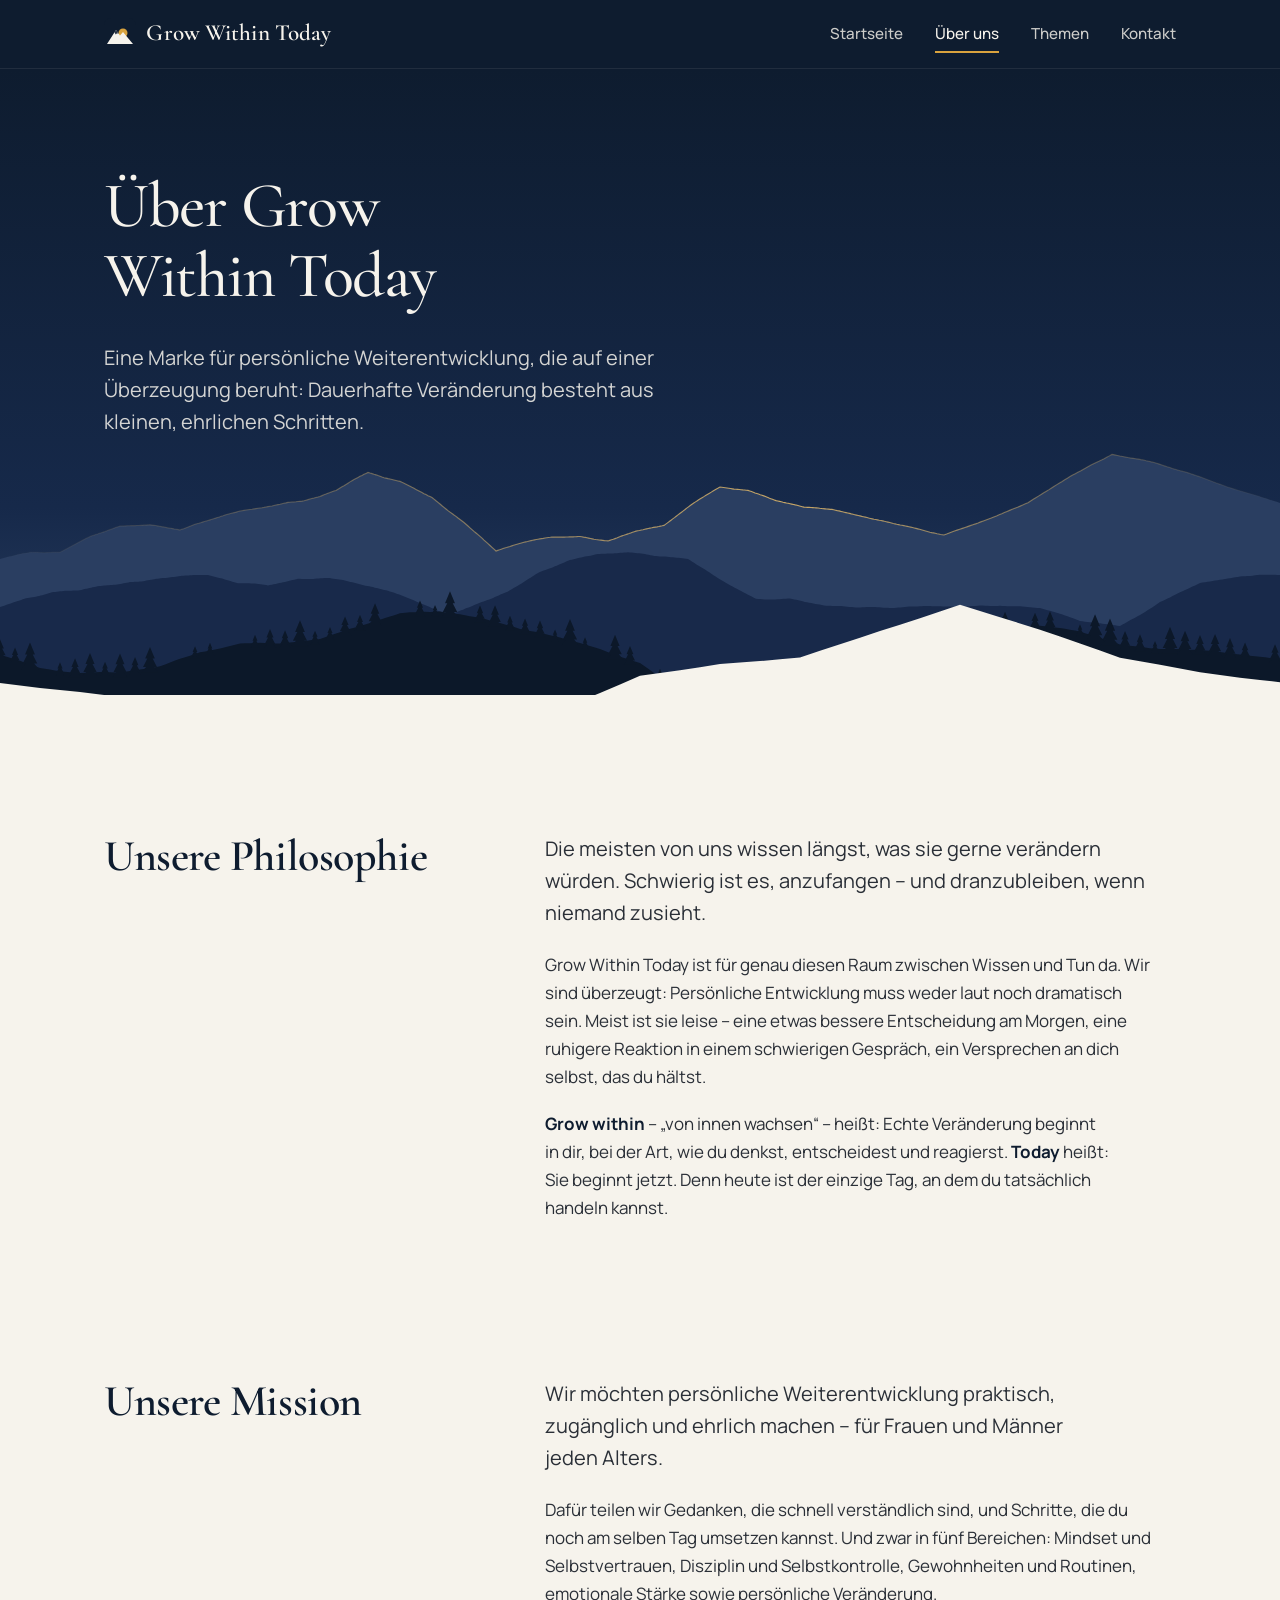
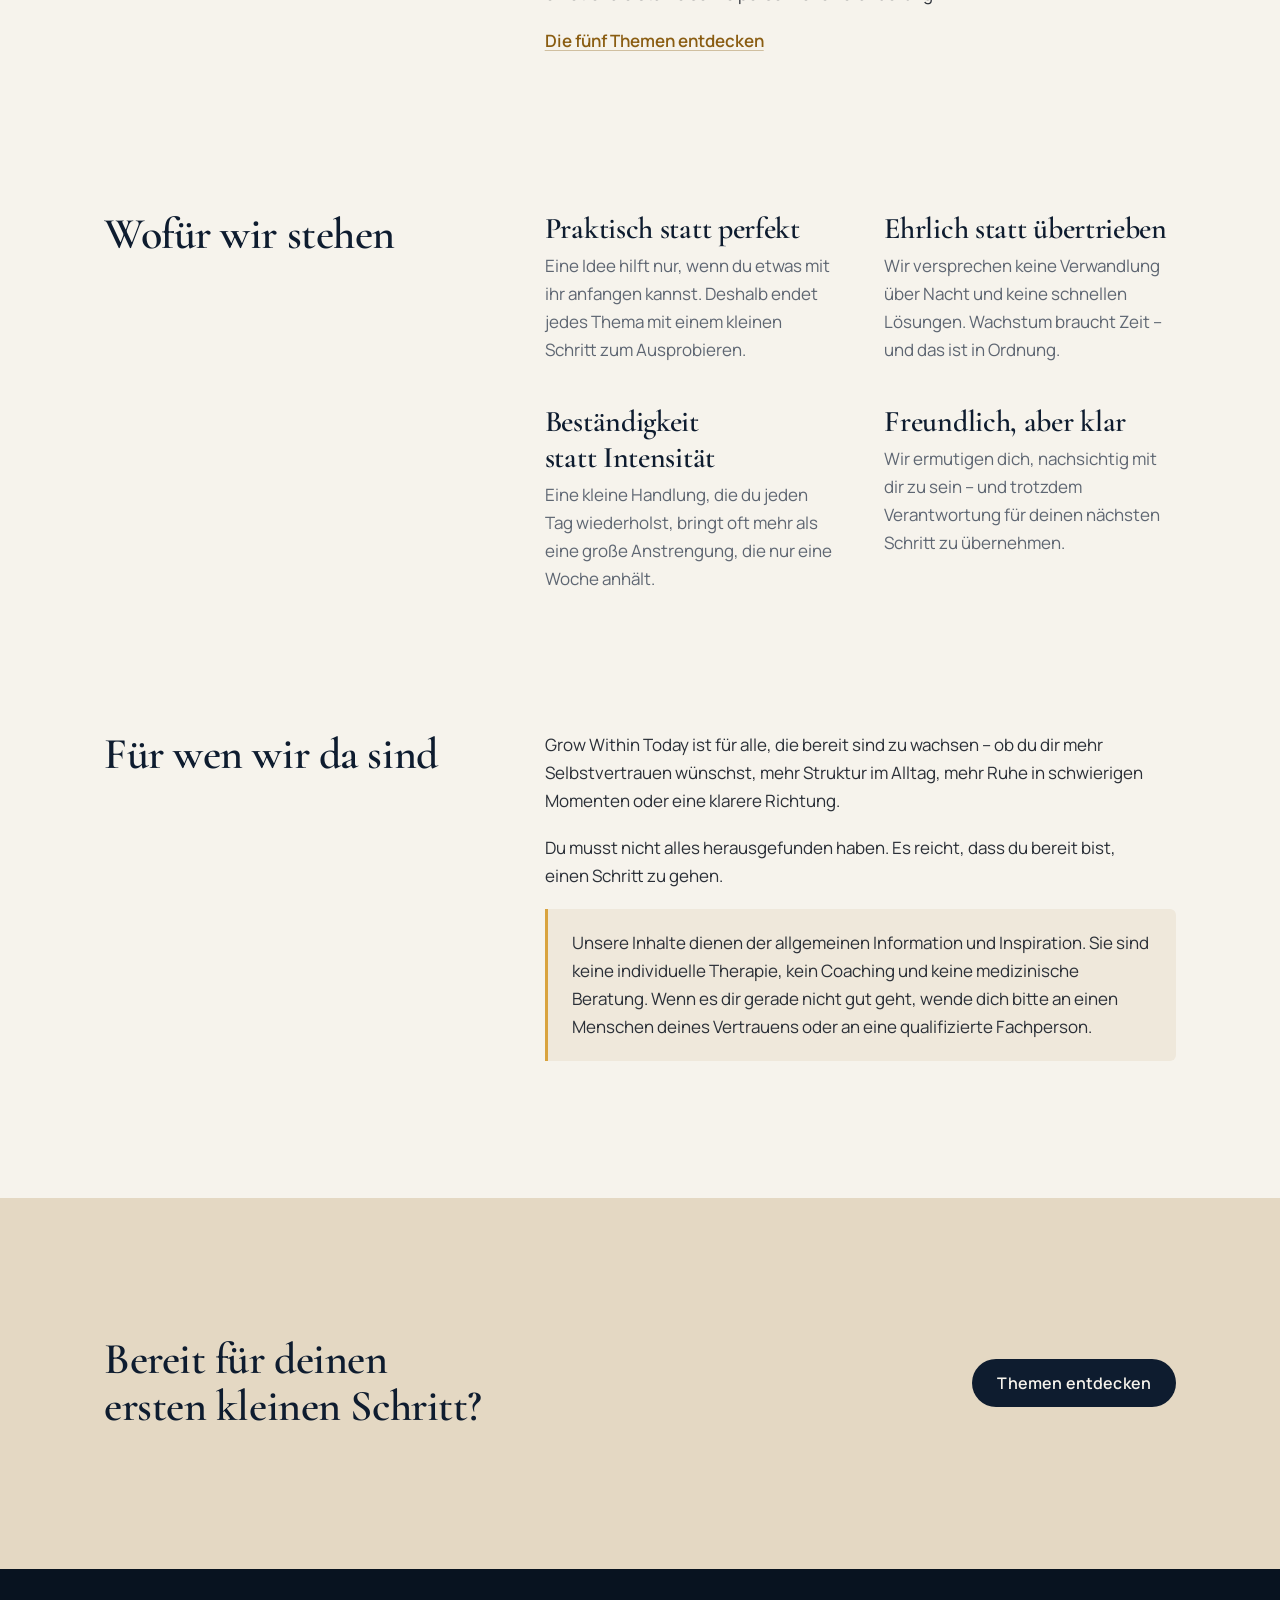
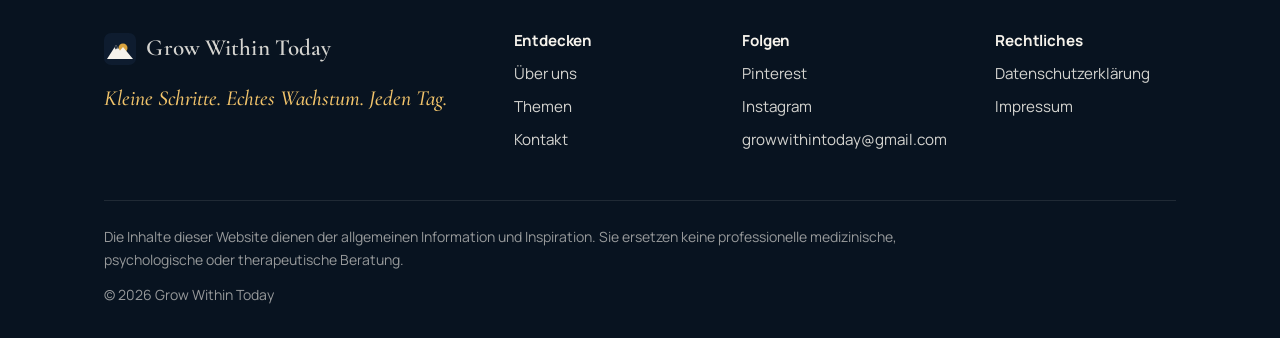
==== about/index.html @ 3b61ee21 "Restore complete website structure" ====
<!doctype html>
<html lang="de">
<head>
<meta charset="utf-8">
<meta name="viewport" content="width=device-width, initial-scale=1">
<title>Über uns – Grow Within Today</title>
<meta name="description" content="Die Philosophie und Mission hinter Grow Within Today: ehrliche, alltagstaugliche Persönlichkeitsentwicklung mit kleinen Schritten, die du heute gehen kannst.">
<meta name="theme-color" content="#0E1C2F">
<meta property="og:type" content="website">
<meta property="og:locale" content="de_AT">
<meta property="og:site_name" content="Grow Within Today">
<meta property="og:title" content="Über Grow Within Today">
<meta property="og:description" content="Ehrliche, alltagstaugliche Persönlichkeitsentwicklung – mit kleinen Schritten, die du heute gehen kannst.">
<meta name="twitter:card" content="summary_large_image">
<!-- @seo -->
<!-- Canonical and Open Graph URLs are added by tools/build.mjs once "siteUrl" is set in site.config.json -->
<!-- /@seo -->
<link rel="icon" href="../assets/icons/favicon.svg" type="image/svg+xml">
<link rel="icon" href="../assets/icons/favicon-32.png" sizes="32x32" type="image/png">
<link rel="apple-touch-icon" href="../assets/icons/apple-touch-icon.png">
<link rel="preload" href="../assets/fonts/cormorant-garamond-latin-500-normal.woff2" as="font" type="font/woff2" crossorigin>
<link rel="stylesheet" href="../assets/css/style.css">
</head>
<body class="page-about">
<!-- @header -->
<a class="skip-link" href="#main">Zum Inhalt springen</a>
<header class="site-header">
  <div class="container site-header__inner">
    <a class="brand" href="../" aria-label="Grow Within Today – zur Startseite">
      <img class="brand__mark" src="../assets/icons/favicon.svg" width="32" height="32" alt="">
      <span class="brand__name" lang="en">Grow Within Today</span>
    </a>
    <button class="nav-toggle" type="button" aria-expanded="false" aria-controls="site-nav">
      <span class="nav-toggle__bars" aria-hidden="true"><span></span></span>
      <span>Menü</span>
    </button>
    <nav id="site-nav" class="site-nav" aria-label="Hauptnavigation">
      <ul class="site-nav__list">
        <li><a href="../" data-nav="home">Startseite</a></li>
        <li><a href="../about/" data-nav="about" aria-current="page">Über uns</a></li>
        <li><a href="../topics/" data-nav="topics">Themen</a></li>
        <li><a href="../contact/" data-nav="contact">Kontakt</a></li>
      </ul>
    </nav>
  </div>
</header>
<!-- /@header -->

<main id="main">
  <section class="page-hero">
    <div class="container">
      <h1>Über <span lang="en">Grow Within Today</span></h1>
      <p class="lead">Eine Marke für persönliche Weiterentwicklung, die auf einer Überzeugung beruht: Dauerhafte Veränderung besteht aus kleinen, ehrlichen Schritten.</p>
    </div>
  </section>

  <section class="section">
    <div class="container">
      <div class="prose-grid">
        <h2>Unsere Philosophie</h2>
        <div>
          <p class="lead">Die meisten von uns wissen längst, was sie gerne verändern würden. Schwierig ist es, anzufangen – und dranzubleiben, wenn niemand zusieht.</p>
          <p><span lang="en">Grow Within Today</span> ist für genau diesen Raum zwischen Wissen und Tun da. Wir sind überzeugt: Persönliche Entwicklung muss weder laut noch dramatisch sein. Meist ist sie leise – eine etwas bessere Entscheidung am Morgen, eine ruhigere Reaktion in einem schwierigen Gespräch, ein Versprechen an dich selbst, das du hältst.</p>
          <p><strong lang="en">Grow within</strong> – „von innen wachsen“ – heißt: Echte Veränderung beginnt in dir, bei der Art, wie du denkst, entscheidest und reagierst. <strong lang="en">Today</strong> heißt: Sie beginnt jetzt. Denn heute ist der einzige Tag, an dem du tatsächlich handeln kannst.</p>
        </div>
      </div>

      <div class="prose-grid">
        <h2>Unsere Mission</h2>
        <div>
          <p class="lead">Wir möchten persönliche Weiterentwicklung praktisch, zugänglich und ehrlich machen – für Frauen und Männer jeden Alters.</p>
          <p>Dafür teilen wir Gedanken, die schnell verständlich sind, und Schritte, die du noch am selben Tag umsetzen kannst. Und zwar in fünf Bereichen: Mindset und Selbstvertrauen, Disziplin und Selbstkontrolle, Gewohnheiten und Routinen, emotionale Stärke sowie persönliche Veränderung.</p>
          <p><a class="text-link" href="../topics/">Die fünf Themen entdecken</a></p>
        </div>
      </div>

      <div class="prose-grid">
        <h2>Wofür wir stehen</h2>
        <ul class="principles">
          <li><h3>Praktisch statt perfekt</h3><p>Eine Idee hilft nur, wenn du etwas mit ihr anfangen kannst. Deshalb endet jedes Thema mit einem kleinen Schritt zum Ausprobieren.</p></li>
          <li><h3>Ehrlich statt übertrieben</h3><p>Wir versprechen keine Verwandlung über Nacht und keine schnellen Lösungen. Wachstum braucht Zeit – und das ist in Ordnung.</p></li>
          <li><h3>Beständigkeit statt Intensität</h3><p>Eine kleine Handlung, die du jeden Tag wiederholst, bringt oft mehr als eine große Anstrengung, die nur eine Woche anhält.</p></li>
          <li><h3>Freundlich, aber klar</h3><p>Wir ermutigen dich, nachsichtig mit dir zu sein – und trotzdem Verantwortung für deinen nächsten Schritt zu übernehmen.</p></li>
        </ul>
      </div>

      <div class="prose-grid">
        <h2>Für wen wir da sind</h2>
        <div>
          <p><span lang="en">Grow Within Today</span> ist für alle, die bereit sind zu wachsen – ob du dir mehr Selbstvertrauen wünschst, mehr Struktur im Alltag, mehr Ruhe in schwierigen Momenten oder eine klarere Richtung.</p>
          <p>Du musst nicht alles herausgefunden haben. Es reicht, dass du bereit bist, einen Schritt zu gehen.</p>
          <div class="note">
            <p>Unsere Inhalte dienen der allgemeinen Information und Inspiration. Sie sind keine individuelle Therapie, kein Coaching und keine medizinische Beratung. Wenn es dir gerade nicht gut geht, wende dich bitte an einen Menschen deines Vertrauens oder an eine qualifizierte Fachperson.</p>
          </div>
        </div>
      </div>
    </div>
  </section>

  <section class="section cta-band">
    <div class="container cta-band__inner">
      <h2>Bereit für deinen ersten kleinen Schritt?</h2>
      <a class="btn btn--navy" href="../topics/">Themen entdecken</a>
    </div>
  </section>
</main>

<!-- @footer -->
<footer class="site-footer">
  <div class="container">
    <div class="footer__grid">
      <div class="footer__brand">
        <a class="brand" href="../" aria-label="Grow Within Today – zur Startseite">
          <img class="brand__mark" src="../assets/icons/favicon.svg" width="32" height="32" alt="">
          <span class="brand__name" lang="en">Grow Within Today</span>
        </a>
        <p class="footer__tagline">Kleine Schritte. Echtes Wachstum. Jeden Tag.</p>
      </div>
      <nav aria-label="Fußzeile">
        <h2 class="footer__title">Entdecken</h2>
        <ul class="footer__list">
          <li><a href="../about/" data-nav="about" aria-current="page">Über uns</a></li>
          <li><a href="../topics/" data-nav="topics">Themen</a></li>
          <li><a href="../contact/" data-nav="contact">Kontakt</a></li>
        </ul>
      </nav>
      <div>
        <h2 class="footer__title">Folgen</h2>
        <ul class="footer__list">
          <li><a href="https://www.pinterest.com/growwithintoday/" rel="noopener" target="_blank">Pinterest<span class="visually-hidden"> (öffnet in neuem Tab)</span></a></li>
          <li><a href="https://www.instagram.com/growwithintoday/" rel="noopener" target="_blank">Instagram<span class="visually-hidden"> (öffnet in neuem Tab)</span></a></li>
          <li><a href="mailto:growwithintoday@gmail.com">growwithintoday@gmail.com</a></li>
        </ul>
      </div>
      <nav aria-label="Rechtliches">
        <h2 class="footer__title">Rechtliches</h2>
        <ul class="footer__list">
          <li><a href="../privacy-policy/" data-nav="privacy">Datenschutzerklärung</a></li>
          <li><a href="../imprint/" data-nav="imprint">Impressum</a></li>
        </ul>
      </nav>
    </div>
    <div class="footer__bottom">
      <p>Die Inhalte dieser Website dienen der allgemeinen Information und Inspiration. Sie ersetzen keine professionelle medizinische, psychologische oder therapeutische Beratung.</p>
      <p>&copy; 2026 <span lang="en">Grow Within Today</span></p>
    </div>
  </div>
</footer>
<script src="../assets/js/main.js" defer></script>
<!-- /@footer -->
</body>
</html>
---- assets/css/style.css ----
/* ==========================================================================
   Grow Within Today — main stylesheet
   Mobile-first. No external dependencies. Fonts are self-hosted.
   ========================================================================== */

/* ---------- Fonts (self-hosted, SIL Open Font License) ---------- */
@font-face { font-family: "Cormorant Garamond"; font-style: normal; font-weight: 500; font-display: swap; src: url("../fonts/cormorant-garamond-latin-500-normal.woff2") format("woff2"); }
@font-face { font-family: "Cormorant Garamond"; font-style: italic; font-weight: 500; font-display: swap; src: url("../fonts/cormorant-garamond-latin-500-italic.woff2") format("woff2"); }
@font-face { font-family: "Cormorant Garamond"; font-style: normal; font-weight: 600; font-display: swap; src: url("../fonts/cormorant-garamond-latin-600-normal.woff2") format("woff2"); }
@font-face { font-family: "Manrope"; font-style: normal; font-weight: 400; font-display: swap; src: url("../fonts/manrope-latin-400-normal.woff2") format("woff2"); }
@font-face { font-family: "Manrope"; font-style: normal; font-weight: 500; font-display: swap; src: url("../fonts/manrope-latin-500-normal.woff2") format("woff2"); }
@font-face { font-family: "Manrope"; font-style: normal; font-weight: 600; font-display: swap; src: url("../fonts/manrope-latin-600-normal.woff2") format("woff2"); }
@font-face { font-family: "Manrope"; font-style: normal; font-weight: 700; font-display: swap; src: url("../fonts/manrope-latin-700-normal.woff2") format("woff2"); }

/* ---------- Design tokens ---------- */
:root {
  /* Brand palette */
  --navy: #0E1C2F;        /* deep navy — primary */
  --night: #081320;       /* darkest navy — footer, foreground */
  --navy-soft: #1F3253;
  --gold: #D9A33E;        /* warm golden yellow — accents on dark */
  --gold-light: #F2C46B;
  --gold-ink: #8A5D12;    /* gold for text on light backgrounds (AA contrast) */
  --snow: #F6F3EC;        /* off-white — page background */
  --sand: #E4D8C3;        /* natural beige */
  --sand-deep: #D6C6AA;
  --slate: #2A2F37;       /* subtle dark grey — body text */
  --mist: #5E6672;        /* secondary text */
  --line: rgba(14, 28, 47, .14);

  /* Type */
  --font-display: "Cormorant Garamond", "Iowan Old Style", "Palatino Linotype", Palatino, Georgia, serif;
  --font-body: "Manrope", system-ui, -apple-system, "Segoe UI", Roboto, sans-serif;

  /* Modular type scale (ratio ~1.25, fluid at the top end) */
  --step--1: .875rem;
  --step-0: 1.0625rem;
  --step-1: 1.25rem;
  --step-2: clamp(1.5rem, 1.2rem + 1.2vw, 1.875rem);
  --step-3: clamp(1.9rem, 1.4rem + 2.2vw, 2.75rem);
  --step-4: clamp(2.4rem, 1.6rem + 3.6vw, 4rem);
  --step-5: clamp(3.1rem, 1.8rem + 6.2vw, 6.5rem);

  /* Space */
  --gutter: clamp(1rem, .5rem + 2.5vw, 2.5rem);
  --section: clamp(4.5rem, 3rem + 7vw, 9rem);
  --max: 72rem;
  --measure: 38rem;

  --radius: 6px;
  --ease: cubic-bezier(.2, .7, .2, 1);
  --header-h: 4.25rem;
}

/* ---------- Reset & base ---------- */
*, *::before, *::after { box-sizing: border-box; }
html { -webkit-text-size-adjust: 100%; text-size-adjust: 100%; scroll-padding-top: calc(var(--header-h) + 1rem); }
@media (prefers-reduced-motion: no-preference) { html { scroll-behavior: smooth; } }
body {
  margin: 0;
  background: var(--snow);
  color: var(--slate);
  font-family: var(--font-body);
  font-size: var(--step-0);
  line-height: 1.65;
  -webkit-font-smoothing: antialiased;
  text-rendering: optimizeLegibility;
}
img, svg { display: block; max-width: 100%; }
[hidden] { display: none !important; }
h1, h2, h3, h4 { hyphens: auto; -webkit-hyphens: auto; hyphenate-limit-chars: 10 4 4; font-family: var(--font-display); font-weight: 600; color: var(--navy); line-height: 1.08; letter-spacing: -.01em; margin: 0 0 .5em; text-wrap: balance; }
h1 { font-size: var(--step-5); letter-spacing: -.02em; }
h2 { font-size: var(--step-4); }
h3 { font-size: var(--step-2); line-height: 1.2; }
h4 { font-size: var(--step-1); font-family: var(--font-body); font-weight: 700; letter-spacing: 0; }
p { margin: 0 0 1.1em; max-width: var(--measure); text-wrap: pretty; overflow-wrap: break-word; }
ul, ol { padding-left: 1.2em; }
a { color: var(--gold-ink); text-decoration-thickness: 1px; text-underline-offset: .2em; }
a:hover { color: var(--navy); }
strong { font-weight: 700; color: var(--navy); }
::selection { background: var(--gold-light); color: var(--night); }

:focus-visible { outline: 2px solid var(--gold); outline-offset: 3px; border-radius: 2px; }

.visually-hidden { position: absolute !important; width: 1px; height: 1px; padding: 0; margin: -1px; overflow: hidden; clip: rect(0 0 0 0); white-space: nowrap; border: 0; }

.skip-link {
  position: absolute; left: 1rem; top: -4rem; z-index: 100;
  background: var(--gold); color: var(--night); padding: .7rem 1rem; border-radius: var(--radius);
  font-weight: 700; text-decoration: none; transition: top .2s;
}
.skip-link:focus { top: 1rem; }

.container { width: 100%; max-width: var(--max); margin-inline: auto; padding-inline: var(--gutter); }
.section { padding-block: var(--section); }
.lead { font-size: var(--step-1); line-height: 1.6; color: var(--slate); }

/* ---------- Buttons ---------- */
.btn {
  display: inline-flex; align-items: center; justify-content: center; gap: .6rem;
  min-height: 3rem; padding: .8rem 1.5rem;
  font: 600 1rem/1.2 var(--font-body); text-decoration: none; letter-spacing: .01em;
  border-radius: 999px; border: 1.5px solid transparent; cursor: pointer;
  transition: background-color .25s var(--ease), color .25s var(--ease), border-color .25s var(--ease);
}
.btn--gold { background: var(--gold); color: var(--night); }
.btn--gold:hover { background: var(--gold-light); color: var(--night); }
.btn--ghost-light { border-color: rgba(246, 243, 236, .55); color: var(--snow); }
.btn--ghost-light:hover { border-color: var(--snow); background: rgba(246, 243, 236, .08); color: var(--snow); }
.btn--navy { background: var(--navy); color: var(--snow); }
.btn--navy:hover { background: var(--navy-soft); color: var(--snow); }
.btn--outline { border-color: var(--navy); color: var(--navy); background: transparent; }
.btn--outline:hover { background: var(--navy); color: var(--snow); }

.text-link { font-weight: 600; color: var(--gold-ink); text-decoration: underline; text-decoration-color: rgba(138, 93, 18, .35); }
.text-link:hover { text-decoration-color: currentColor; color: var(--navy); }

/* ---------- Header ---------- */
.site-header {
  position: sticky; top: 0; z-index: 50;
  background: var(--navy);
  color: var(--snow);
  border-bottom: 1px solid rgba(246, 243, 236, .08);
  transition: background-color .3s var(--ease), border-color .3s var(--ease);
}
.site-header__inner { display: flex; align-items: center; justify-content: space-between; height: var(--header-h); }

.brand { display: inline-flex; align-items: center; gap: .65rem; color: var(--snow); text-decoration: none; }
.brand:hover { color: var(--snow); }
.brand__mark { width: 2rem; height: 2rem; flex: none; }
.brand__name { font-family: var(--font-display); font-weight: 600; font-size: 1.45rem; letter-spacing: .005em; line-height: 1; }

.nav-toggle {
  display: inline-flex; align-items: center; gap: .55rem;
  background: none; border: 1px solid rgba(246, 243, 236, .3); color: var(--snow);
  border-radius: 999px; padding: .5rem .95rem; min-height: 2.75rem;
  font: 600 .95rem var(--font-body); cursor: pointer;
}
.nav-toggle__bars { width: 18px; height: 12px; position: relative; }
.nav-toggle__bars::before, .nav-toggle__bars::after, .nav-toggle__bars span {
  content: ""; position: absolute; left: 0; right: 0; height: 1.5px; background: currentColor; border-radius: 2px;
  transition: transform .3s var(--ease), opacity .2s;
}
.nav-toggle__bars::before { top: 0; } .nav-toggle__bars span { top: 5.25px; } .nav-toggle__bars::after { bottom: 0; }
.nav-toggle[aria-expanded="true"] .nav-toggle__bars::before { transform: translateY(5.25px) rotate(45deg); }
.nav-toggle[aria-expanded="true"] .nav-toggle__bars::after { transform: translateY(-5.25px) rotate(-45deg); }
.nav-toggle[aria-expanded="true"] .nav-toggle__bars span { opacity: 0; }

.site-nav { position: absolute; inset: var(--header-h) 0 auto 0; background: var(--navy); border-bottom: 1px solid rgba(246, 243, 236, .1); padding: .5rem var(--gutter) 1.5rem; }
.js .site-nav[data-open="false"] { display: none; }
.site-nav__list { list-style: none; margin: 0; padding: 0; }
.site-nav__list a {
  display: block; padding: .9rem 0; color: var(--snow); text-decoration: none;
  font-family: var(--font-display); font-size: 1.6rem; font-weight: 500;
  border-bottom: 1px solid rgba(246, 243, 236, .08);
}
.site-nav__list a:hover { color: var(--gold-light); }
.site-nav__list a[aria-current="page"] { color: var(--gold-light); }

@media (min-width: 56em) {
  .nav-toggle { display: none; }
  .site-nav, .js .site-nav[data-open="false"] { display: block; position: static; background: none; border: 0; padding: 0; }
  .site-nav__list { display: flex; gap: 2rem; }
  .site-nav__list a { font-family: var(--font-body); font-size: .95rem; font-weight: 500; padding: .4rem 0; border: 0; color: rgba(246, 243, 236, .82); position: relative; }
  .site-nav__list a::after { content: ""; position: absolute; left: 0; right: 0; bottom: 0; height: 1.5px; background: var(--gold); transform: scaleX(0); transform-origin: left; transition: transform .3s var(--ease); }
  .site-nav__list a:hover { color: var(--snow); }
  .site-nav__list a:hover::after, .site-nav__list a[aria-current="page"]::after { transform: scaleX(1); }
  .site-nav__list a[aria-current="page"] { color: var(--snow); }
}

/* Header floats over the home hero */
.page-home .site-header { position: fixed; left: 0; right: 0; background: transparent; border-color: transparent; backdrop-filter: none; }
.page-home .site-header.is-scrolled { background: var(--navy); border-color: rgba(246, 243, 236, .08); }
.page-home .site-header.nav-open { background: var(--navy); }

/* ---------- Home hero ---------- */
.hero {
  position: relative; min-height: 100svh; overflow: hidden;
  display: flex; flex-direction: column;
  background: linear-gradient(180deg, #081320 0%, #0E1C2F 32%, #1A2F52 58%, #3C4C66 78%, #6E5A4A 100%);
  color: var(--snow); isolation: isolate;
}
.hero__art { position: absolute; left: 0; right: 0; bottom: 0; width: 100%; height: 380px; z-index: -1; }
@media (min-width: 40em) { .hero__art { height: 540px; } }
@media (min-width: 56em) and (min-aspect-ratio: 4/3) { .hero__art { height: 100%; top: 0; } }
.hero__art .hero__layer, .hero__art .hero__sun { will-change: transform; }
.hero__content { padding-top: calc(var(--header-h) + clamp(3rem, 10vh, 8rem)); padding-bottom: 330px; }
@media (min-width: 40em) { .hero__content { padding-bottom: 440px; } }
.hero h1 { color: var(--snow); margin-bottom: .25em; max-width: 11ch; font-weight: 500; }
.hero__tagline { font-family: var(--font-display); font-style: italic; font-weight: 500; font-size: var(--step-3); color: var(--gold-light); line-height: 1.15; margin-bottom: 1.25rem; max-width: 22ch; }
.hero__intro { color: rgba(246, 243, 236, .86); font-size: var(--step-1); max-width: 34rem; margin-bottom: 2rem; }
.hero__actions { display: flex; flex-wrap: wrap; gap: .75rem; }
.hero__scroll { position: absolute; left: 50%; bottom: 1.5rem; transform: translateX(-50%); color: rgba(246, 243, 236, .7); font-size: var(--step--1); text-decoration: none; display: none; }
@media (min-width: 56em) {
  .hero__content { padding-bottom: 30vh; }
  .hero { justify-content: flex-start; }
  .hero__scroll { display: block; }
  .hero__scroll:hover { color: var(--snow); }
}

/* Page-load sequence: the one orchestrated motion on the site */
@media (prefers-reduced-motion: no-preference) {
  .js .hero__sun { animation: sunrise 2.4s var(--ease) both; }
  .js .hero__layer { animation: rise 1.6s var(--ease) both; }
  .js .hero__layer:nth-of-type(2) { animation-delay: .1s; }
  .js .hero__layer:nth-of-type(3) { animation-delay: .2s; }
  .js .hero__layer:nth-of-type(4) { animation-delay: .3s; }
  .js .hero__layer:nth-of-type(5) { animation-delay: .4s; }
  .js .hero__content > * { animation: fadeUp 1.2s var(--ease) both; }
  .js .hero__content > :nth-child(1) { animation-delay: .5s; }
  .js .hero__content > :nth-child(2) { animation-delay: .75s; }
  .js .hero__content > :nth-child(3) { animation-delay: .95s; }
  .js .hero__content > :nth-child(4) { animation-delay: 1.1s; }
}
@keyframes sunrise { from { transform: translateY(70px); opacity: .2; } to { transform: none; opacity: 1; } }
@keyframes rise { from { transform: translateY(40px); opacity: 0; } to { transform: none; opacity: 1; } }
@keyframes fadeUp { from { transform: translateY(14px); opacity: 0; } to { transform: none; opacity: 1; } }

/* ---------- Interior page hero ---------- */
.page-hero {
  position: relative; color: var(--snow);
  background: url("../img/ridge.svg") center bottom / max(900px, 100%) auto no-repeat, linear-gradient(180deg, #0E1C2F 0%, #16294A 70%, #2A3E61 100%);
  padding-top: clamp(3.5rem, 8vw, 6.5rem);
  padding-bottom: calc(max(900px, 100vw) * .17 + 2.5rem);
}
.page-hero h1 { color: var(--snow); font-size: var(--step-4); font-weight: 500; max-width: 18ch; }
.page-hero .lead { color: rgba(246, 243, 236, .85); max-width: 36rem; margin-bottom: 0; }
.page-hero__sub { display: block; font-family: var(--font-body); font-size: var(--step-0); font-weight: 500; color: var(--gold-light); letter-spacing: .01em; margin-top: .4rem; }

/* ---------- Home: intro ---------- */
.intro { display: grid; gap: 2rem; }
.intro h2 { max-width: 14ch; }
.intro__body p:first-child { font-size: var(--step-1); }
@media (min-width: 56em) { .intro { grid-template-columns: 5fr 6fr; gap: 5rem; align-items: start; } }

/* ---------- Pillars ---------- */
.pillars { background: #EFE8DB; }
.pillars__head { max-width: 40rem; margin-bottom: 3rem; }
.pillar-list { list-style: none; margin: 0; padding: 0; display: grid; gap: 0; border-top: 1px solid var(--line); }
.pillar {
  display: grid; grid-template-columns: 3rem 1fr; gap: 1.25rem; align-items: start;
  padding: 1.75rem 0; border-bottom: 1px solid var(--line);
}
.pillar__icon { width: 3rem; height: 3rem; color: var(--gold-ink); }
.pillar h3 { margin-bottom: .35rem; }
.pillar h3 a { color: var(--navy); text-decoration: none; }
.pillar h3 a:hover { color: var(--gold-ink); }
.pillar p { margin: 0; color: var(--mist); }
@media (min-width: 56em) {
  .pillars__grid { display: grid; grid-template-columns: 4fr 7fr; gap: 5rem; align-items: start; }
  .pillars__head { position: sticky; top: calc(var(--header-h) + 2rem); margin-bottom: 0; }
  .pillar { grid-template-columns: 3.5rem 1fr; gap: 1.75rem; padding: 2.25rem 0; }
  .pillar__icon { width: 3.5rem; height: 3.5rem; }
}

/* ---------- Approach (trail) ---------- */
.approach__grid { display: grid; gap: 3rem; align-items: center; }
.approach__art { border-radius: var(--radius); max-width: 15rem; margin-inline: auto; width: 100%; }
@media (min-width: 40em) { .approach__art { max-width: 22rem; } }
.steps { list-style: none; margin: 2rem 0 0; padding: 0; counter-reset: step; display: grid; gap: 1.75rem; }
.steps li { display: grid; grid-template-columns: 2.75rem 1fr; gap: 1rem; counter-increment: step; }
.steps li::before {
  content: counter(step); width: 2.75rem; height: 2.75rem; border-radius: 50%;
  display: grid; place-items: center; background: var(--navy); color: var(--gold-light);
  font-family: var(--font-display); font-size: 1.3rem; font-weight: 600;
}
.steps h3 { font-size: var(--step-2); margin: .2rem 0 .3rem; }
.steps p { margin: 0; color: var(--mist); }
@media (min-width: 56em) { .approach__grid { grid-template-columns: 6fr 5fr; gap: 5rem; } .approach__art { order: 2; max-width: none; } }

/* ---------- Questions band (featured topics) ---------- */
.questions { background: var(--navy); color: var(--snow); position: relative; overflow: hidden; }
.questions h2 { color: var(--snow); max-width: 16ch; }
.questions__intro { color: rgba(246, 243, 236, .78); margin-bottom: 3rem; }
.question-list { list-style: none; margin: 0; padding: 0; display: grid; gap: 1px; background: rgba(246, 243, 236, .12); border-block: 1px solid rgba(246, 243, 236, .12); }
.question-list li { background: var(--navy); }
.question {
  display: block; padding: 2rem 0; text-decoration: none; color: var(--snow);
}
.question__text { display: block; font-family: var(--font-display); font-size: var(--step-3); font-weight: 500; line-height: 1.15; max-width: 24ch; transition: color .25s var(--ease); }
.question__topic { display: inline-block; margin-top: 1rem; font-size: var(--step--1); font-weight: 600; color: var(--gold-light); border-bottom: 1px solid rgba(242, 196, 107, .4); padding-bottom: 2px; }
.question:hover .question__text { color: var(--gold-light); }
.question:hover .question__topic { border-color: var(--gold-light); }
@media (min-width: 56em) {
  .question-list { grid-template-columns: repeat(3, 1fr); border: 0; background: none; gap: 2.5rem; }
  .question { padding: 2rem 0 0; border-top: 1px solid rgba(246, 243, 236, .2); height: 100%; }
  .question__text { font-size: var(--step-2); }
}

/* ---------- Follow band ---------- */
.follow { text-align: left; }
.follow__grid { display: grid; gap: 2.5rem; }
.social-list { list-style: none; margin: 0; padding: 0; display: grid; gap: 1rem; }
.social-link {
  display: flex; align-items: baseline; justify-content: space-between; gap: 1rem;
  padding: 1.25rem 1.5rem; border: 1px solid var(--line); border-radius: var(--radius);
  text-decoration: none; color: var(--navy); background: #FBF9F4;
  transition: border-color .25s var(--ease), background-color .25s var(--ease);
}
.social-link:hover { border-color: var(--gold-ink); background: #fff; color: var(--navy); }
.social-link__name { font-family: var(--font-display); font-size: var(--step-2); font-weight: 600; }
.social-link__handle { color: var(--gold-ink); font-weight: 600; font-size: var(--step--1); }
@media (min-width: 56em) { .follow__grid { grid-template-columns: 1fr 1fr; gap: 5rem; align-items: center; } }

/* ---------- Prose pages (About, Topics) ---------- */
.prose-grid { display: grid; gap: 1.5rem; }
@media (min-width: 56em) { .prose-grid { grid-template-columns: 4fr 7fr; gap: 5rem; } .prose-grid > h2 { position: sticky; top: calc(var(--header-h) + 2rem); align-self: start; } }
.prose-grid + .prose-grid { margin-top: var(--section); }
.prose-grid h2 { font-size: var(--step-3); }

.principles { list-style: none; padding: 0; margin: 0; display: grid; gap: 2rem; }
.principles h3 { margin-bottom: .3rem; }
.principles p { margin: 0; color: var(--mist); }
@media (min-width: 40em) { .principles { grid-template-columns: 1fr 1fr; gap: 2.5rem 3rem; } }

.note {
  border-left: 3px solid var(--gold); background: #EFE8DB;
  padding: 1.25rem 1.5rem; border-radius: 0 var(--radius) var(--radius) 0; max-width: 42rem;
}
.note p { margin: 0; }
.note p + p { margin-top: .6rem; }

.cta-band { background: var(--sand); }
.cta-band__inner { display: grid; gap: 1.5rem; align-items: center; }
.cta-band h2 { font-size: var(--step-3); margin: 0; max-width: 20ch; }
@media (min-width: 56em) { .cta-band__inner { grid-template-columns: 1fr auto; } }

/* ---------- Topics ---------- */
.topic-nav { border-bottom: 1px solid var(--line); background: var(--snow); position: sticky; top: var(--header-h); z-index: 20; }
.topic-nav__list { list-style: none; margin: 0; padding: .75rem 0; display: flex; gap: .5rem; overflow-x: auto; scrollbar-width: none; }
.topic-nav__list::-webkit-scrollbar { display: none; }
.topic-nav a {
  display: inline-block; white-space: nowrap; padding: .5rem 1rem; border-radius: 999px;
  border: 1px solid var(--line); color: var(--navy); text-decoration: none; font-size: var(--step--1); font-weight: 600;
}
.topic-nav a:hover, .topic-nav a[aria-current="true"] { border-color: var(--navy); background: var(--navy); color: var(--snow); }

.topic { scroll-margin-top: calc(var(--header-h) + 3.5rem); padding-block: var(--section); border-bottom: 1px solid var(--line); }
.topic:last-of-type { border-bottom: 0; }
.topic__head { display: grid; gap: 1.25rem; margin-bottom: 2.5rem; }
.topic__icon { width: 3.5rem; height: 3.5rem; color: var(--gold-ink); }
.topic h2 { font-size: var(--step-4); margin: 0; max-width: 14ch; }
.topic__intro { font-size: var(--step-1); max-width: 40rem; margin: 0; }
.topic__body { display: grid; gap: 2.5rem; }
.topic__body h3 { font-size: var(--step-1); font-family: var(--font-body); font-weight: 700; color: var(--navy); margin-bottom: .75rem; }
.topic__body ul { margin: 0; padding: 0; list-style: none; }
.topic__body li { padding: .6rem 0 .6rem 1.5rem; border-bottom: 1px solid var(--line); position: relative; }
.topic__body li::before { content: ""; position: absolute; left: 0; top: 1.2rem; width: .55rem; height: .55rem; border-radius: 50%; border: 1.5px solid var(--gold-ink); }
.topic__questions li { font-family: var(--font-display); font-size: 1.35rem; font-style: italic; line-height: 1.35; color: var(--navy); }
.topic__questions li::before { top: 1.15rem; background: var(--gold); border-color: var(--gold); }
.small-step { background: var(--navy); color: var(--snow); padding: 1.75rem; border-radius: var(--radius); }
.small-step h3 { color: var(--gold-light) !important; }
.small-step p { margin: 0; font-family: var(--font-display); font-size: 1.45rem; line-height: 1.35; }
@media (min-width: 56em) {
  .topic__head { grid-template-columns: 3.5rem 1fr; gap: 1.75rem; }
  .topic__body { grid-template-columns: 1fr 1fr; gap: 2.5rem 4rem; }
  .small-step { grid-column: 1 / -1; display: grid; grid-template-columns: 14rem 1fr; gap: 2rem; padding: 2rem 2.5rem; align-items: baseline; }
}

/* ---------- Contact ---------- */
.contact-card {
  background: #fff; border: 1px solid var(--line); border-radius: var(--radius);
  padding: clamp(1.5rem, 4vw, 3rem); max-width: 44rem;
}
.contact-card__email { font-family: var(--font-display); font-weight: 600; font-size: clamp(1.6rem, 1rem + 3.6vw, 3rem); color: var(--navy); line-height: 1.1; word-break: break-word; display: block; margin: .25rem 0 1.5rem; text-decoration: none; }
.contact-card__email:hover { color: var(--gold-ink); }
.contact-card__actions { display: flex; flex-wrap: wrap; gap: .75rem; align-items: center; }
.copy-status { font-size: var(--step--1); color: var(--gold-ink); font-weight: 600; min-height: 1.5em; }

/* ---------- Legal pages ---------- */
.legal { max-width: 46rem; }
.legal h2 { font-size: var(--step-2); margin-top: 2.75rem; padding-top: 1.5rem; border-top: 1px solid var(--line); }
.legal h2:first-of-type { margin-top: 2rem; }
.legal h3 { font-size: var(--step-1); margin-top: 1.75rem; }
.legal p, .legal li { max-width: none; }
.legal ul { margin: 0 0 1.1em; }
.legal li { margin-bottom: .35em; }
.legal dl { display: grid; gap: .25rem 1.5rem; margin: 0 0 1.25rem; }
.legal dt { font-weight: 700; color: var(--navy); }
.legal dd { margin: 0 0 .75rem; }
@media (min-width: 40em) { .legal dl { grid-template-columns: 15rem 1fr; } .legal dd { margin: 0; } .legal dt, .legal dd { padding: .5rem 0; border-bottom: 1px solid var(--line); } }
.toc { background: #EFE8DB; border-radius: var(--radius); padding: 1.25rem 1.5rem; margin: 2rem 0; }
.toc h2 { font-size: var(--step-1); font-family: var(--font-body); margin: 0 0 .5rem; padding: 0; border: 0; }
.toc ol { margin: 0; columns: 1; }
@media (min-width: 40em) { .toc ol { columns: 2; column-gap: 2.5rem; } }
.toc li { break-inside: avoid; }

/* Clearly visible placeholders for missing legal information */
.ph {
  background: #FFF1C9; color: #5A3C00; border: 1px dashed #B47F12;
  padding: .05em .4em; border-radius: 4px; font-weight: 600; font-size: .95em;
  -webkit-box-decoration-break: clone; box-decoration-break: clone;
}
.draft-banner {
  background: #FFF1C9; border: 1px solid #E0B84F; color: #4A3200; border-radius: var(--radius);
  padding: 1rem 1.25rem; margin-bottom: 2rem; font-size: var(--step--1);
}
.draft-banner strong { color: #4A3200; }
.draft-banner p { margin: 0; max-width: none; }
.updated { color: var(--mist); font-size: var(--step--1); }

/* ---------- Footer ---------- */
.site-footer { background: var(--night); color: rgba(246, 243, 236, .78); padding-block: 4rem 2rem; font-size: .95rem; }
.site-footer a { color: rgba(246, 243, 236, .86); text-decoration: none; }
.site-footer a:hover { color: var(--gold-light); }
.footer__grid { display: grid; gap: 2.5rem; }
.footer__brand .brand { margin-bottom: 1rem; }
.footer__tagline { font-family: var(--font-display); font-style: italic; font-size: 1.35rem; color: var(--gold-light); margin: 0 0 1rem; }
.footer__title { font-family: var(--font-body); font-size: .95rem; font-weight: 700; color: var(--snow); margin: 0 0 .75rem; }
.footer__list { list-style: none; margin: 0; padding: 0; display: grid; gap: .5rem; }
.footer__bottom { margin-top: 3rem; padding-top: 1.5rem; border-top: 1px solid rgba(246, 243, 236, .1); display: grid; gap: .75rem; font-size: var(--step--1); color: rgba(246, 243, 236, .6); }
.footer__bottom p { margin: 0; max-width: 52rem; }
@media (min-width: 40em) { .footer__grid { grid-template-columns: 1fr 1fr; } }
@media (min-width: 56em) { .footer__grid { grid-template-columns: 2fr 1fr 1fr 1fr; gap: 3rem; } }

/* ---------- 404 ---------- */
.notfound { min-height: 70vh; display: grid; align-content: center; }

/* ---------- Reduced motion ---------- */
@media (prefers-reduced-motion: reduce) {
  *, *::before, *::after { animation-duration: .01ms !important; animation-iteration-count: 1 !important; transition-duration: .01ms !important; }
}

/* ---------- Print ---------- */
@media print {
  .site-header, .site-footer, .hero__art, .topic-nav, .nav-toggle, .skip-link { display: none !important; }
  body { background: #fff; color: #000; }
  .page-hero { background: none; color: #000; padding: 0 0 1rem; }
  .page-hero h1, .page-hero .lead { color: #000; }
}
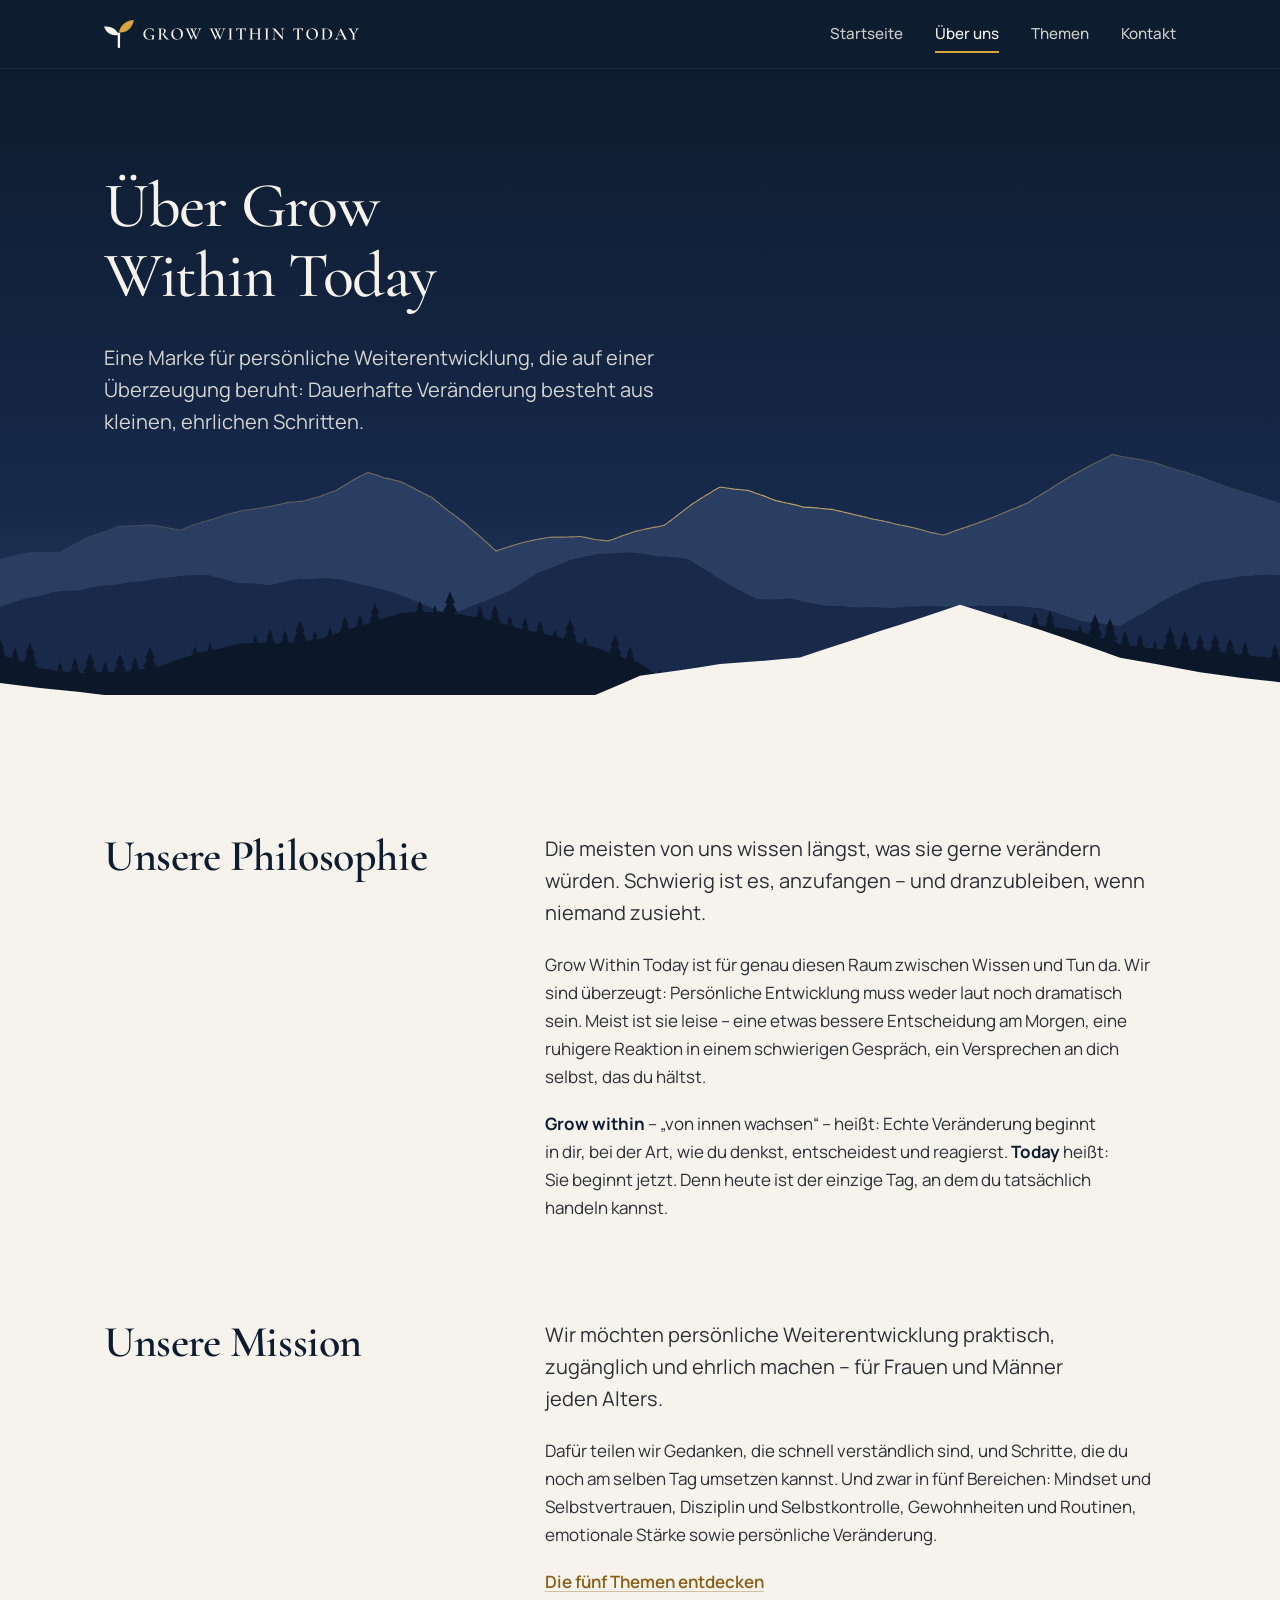
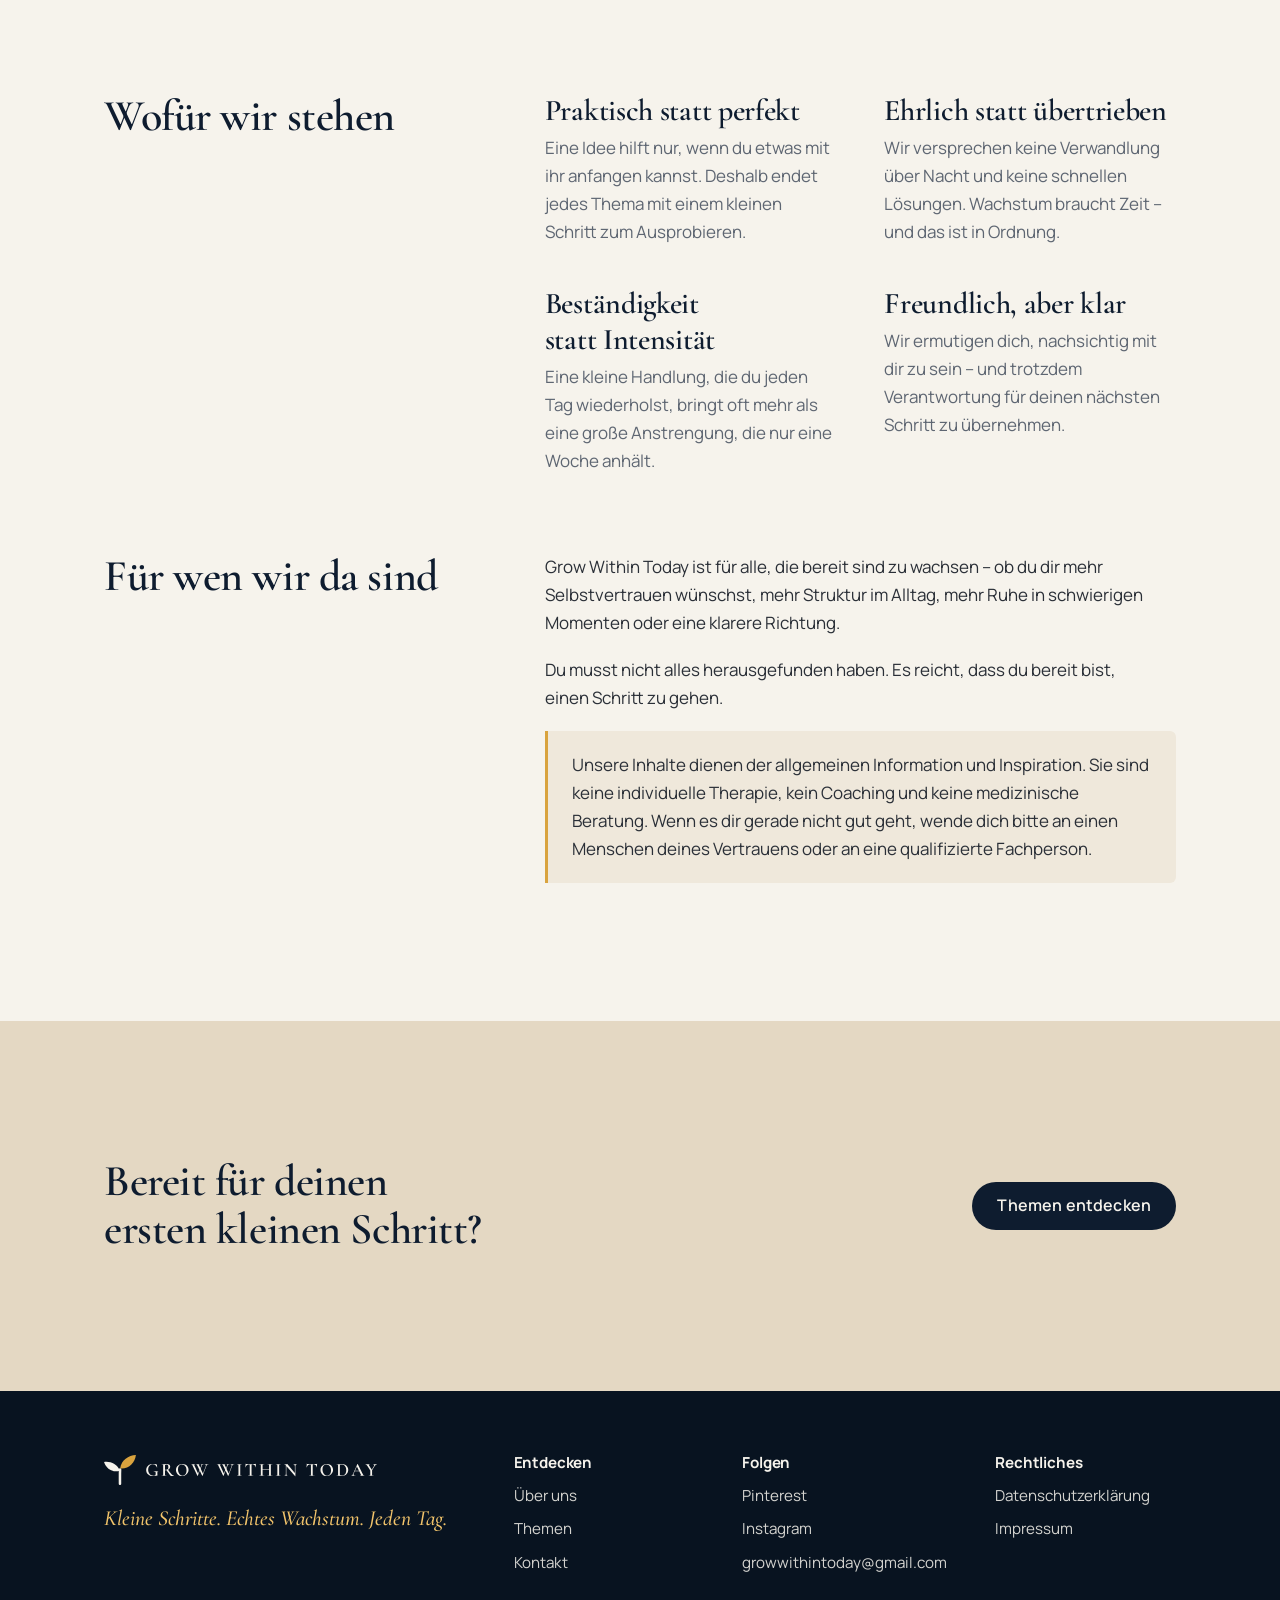
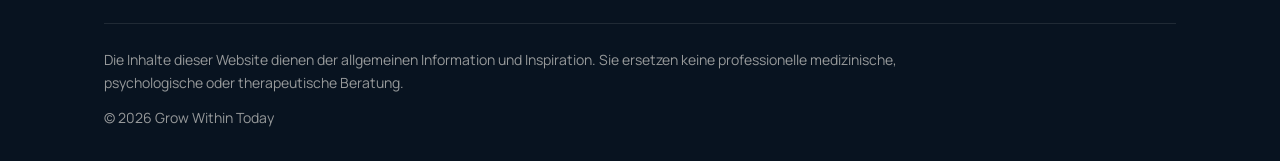
==== commit 103a167f: "Einheitliches Grow Within Today Logo integrieren Neues Keimling-Logo, aktualisierte Favicons und Soc" ====
--- a/about/index.html
+++ b/about/index.html
@@ -27,8 +27,7 @@
 <header class="site-header">
   <div class="container site-header__inner">
     <a class="brand" href="../" aria-label="Grow Within Today – zur Startseite">
-      <img class="brand__mark" src="../assets/icons/favicon.svg" width="32" height="32" alt="">
-      <span class="brand__name" lang="en">Grow Within Today</span>
+      <img class="brand__logo" src="../assets/brand/logo/gwt-kompakt-hell.svg" width="219" height="24" alt="">
     </a>
     <button class="nav-toggle" type="button" aria-expanded="false" aria-controls="site-nav">
       <span class="nav-toggle__bars" aria-hidden="true"><span></span></span>
@@ -111,8 +110,7 @@
     <div class="footer__grid">
       <div class="footer__brand">
         <a class="brand" href="../" aria-label="Grow Within Today – zur Startseite">
-          <img class="brand__mark" src="../assets/icons/favicon.svg" width="32" height="32" alt="">
-          <span class="brand__name" lang="en">Grow Within Today</span>
+          <img class="brand__logo brand__logo--footer" src="../assets/brand/logo/gwt-kompakt-hell.svg" width="273" height="30" alt="">
         </a>
         <p class="footer__tagline">Kleine Schritte. Echtes Wachstum. Jeden Tag.</p>
       </div>
--- a/assets/css/style.css
+++ b/assets/css/style.css
@@ -127,8 +127,10 @@
 
 .brand { display: inline-flex; align-items: center; gap: .65rem; color: var(--snow); text-decoration: none; }
 .brand:hover { color: var(--snow); }
-.brand__mark { width: 2rem; height: 2rem; flex: none; }
-.brand__name { font-family: var(--font-display); font-weight: 600; font-size: 1.45rem; letter-spacing: .005em; line-height: 1; }
+/* Logo: finales kompaktes Logo (assets/brand/logo/gwt-kompakt-hell.svg) */
+.brand__logo { display: block; width: min(219px, calc(100vw - 9.5rem)); height: auto; }
+@media (min-width: 56em) { .brand__logo { width: 255px; } }
+.brand__logo--footer, .site-footer .brand__logo { width: 273px; max-width: 100%; }
 
 .nav-toggle {
   display: inline-flex; align-items: center; gap: .55rem;
@@ -307,6 +309,12 @@
 @media (min-width: 56em) { .prose-grid { grid-template-columns: 4fr 7fr; gap: 5rem; } .prose-grid > h2 { position: sticky; top: calc(var(--header-h) + 2rem); align-self: start; } }
 .prose-grid + .prose-grid { margin-top: var(--section); }
 .prose-grid h2 { font-size: var(--step-3); }
+/* Über uns: Abschnittsüberschriften scrollen normal mit ihrem Inhalt (kein Sticky).
+   Nur Desktop betroffen – mobil ist das Layout einspaltig und bleibt unverändert. */
+@media (min-width: 56em) {
+  .page-about .prose-grid > h2 { position: static; top: auto; }
+  .page-about .prose-grid + .prose-grid { margin-top: clamp(4.5rem, 2.5rem + 3vw, 5.5rem); }
+}
 
 .principles { list-style: none; padding: 0; margin: 0; display: grid; gap: 2rem; }
 .principles h3 { margin-bottom: .3rem; }
